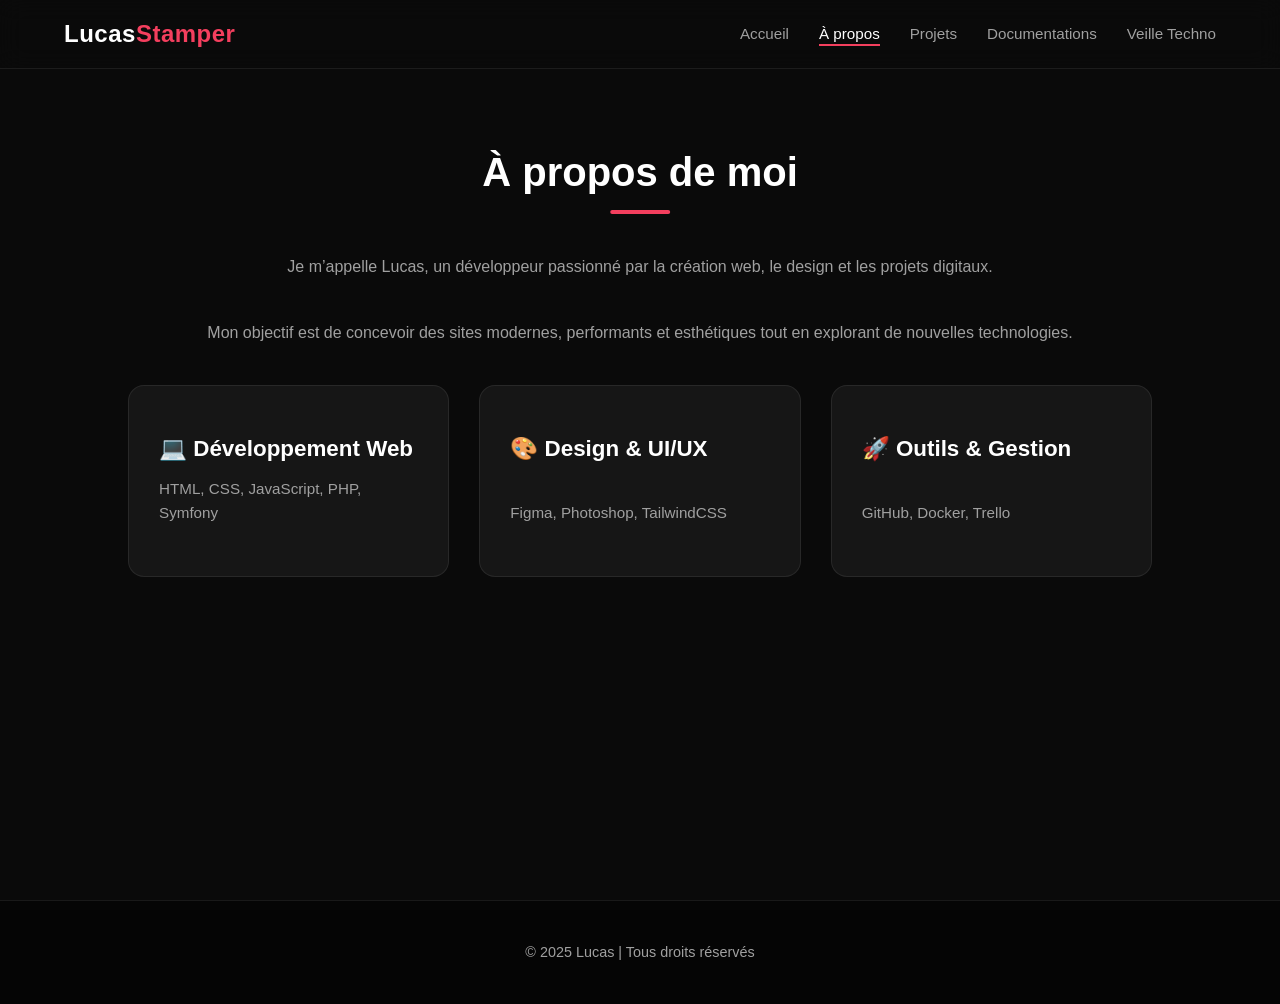
==== about.html @ 58abce3c "New Portfolio !" ====
<!DOCTYPE html>
<html lang="fr">
<head>
  <meta charset="UTF-8">
  <meta name="viewport" content="width=device-width, initial-scale=1.0">
  <title>À propos | Portfolio de Lucas</title>
  <link rel="stylesheet" href="style.css">
  <script defer src="script.js"></script>
</head>
<body>
  <header>
    <nav class="navbar">
      <div class="logo">Lucas<span>Stamper</span></div>
      <ul class="nav-links">
        <li><a href="index.html">Accueil</a></li>
        <li><a href="about.html" class="active">À propos</a></li>
        <li><a href="projects.html">Projets</a></li>
        <li><a href="docs.html">Documentations</a></li>
        <li><a href="veille.html">Veille Techno</a></li>
      </ul>
      <div class="burger">
        <span></span><span></span><span></span>
      </div>
    </nav>
  </header>

  <section class="page-content fade-in">
    <h1>À propos de moi</h1>
    <p>Je m’appelle Lucas, un développeur passionné par la création web, le design et les projets digitaux.</p>
    <p>Mon objectif est de concevoir des sites modernes, performants et esthétiques tout en explorant de nouvelles technologies.</p>
    <div class="skills">
      <div class="skill-card scroll-fade">
        <h3>💻 Développement Web</h3>
        <p>HTML, CSS, JavaScript, PHP, Symfony</p>
      </div>
      <div class="skill-card scroll-fade">
        <h3>🎨 Design & UI/UX</h3>
        <p>Figma, Photoshop, TailwindCSS</p>
      </div>
      <div class="skill-card scroll-fade">
        <h3>🚀 Outils & Gestion</h3>
        <p>GitHub, Docker, Trello</p>
      </div>
    </div>
  </section>

  <footer>
    <p>© 2025 Lucas | Tous droits réservés</p>
  </footer>
</body>
</html>
---- style.css ----
:root {
  /* --- PALETTE DE COULEURS (Rouge Rubis) --- */
  --primary: #f43f5e;       /* Rouge Rubis / Framboise */
  --primary-hover: #fb7185; /* Plus clair pour le hover */
  
  --bg-body: #0a0a0a;       /* Noir profond pour le fond */
  --bg-card: #161616;       /* Gris très sombre pour les cartes */
  
  --text-main: #ffffff;     /* Blanc pur */
  --text-muted: #a0a0a0;    /* Gris clair pour les sous-textes */
  
  --border-card: rgba(255, 255, 255, 0.08); /* Bordure subtile */
  
  /* Ombre rougeoyante subtile */
  --shadow: 0 10px 30px rgba(244, 63, 94, 0.15);
}

* {
  margin: 0;
  padding: 0;
  box-sizing: border-box;
}

body {
  font-family: 'Poppins', sans-serif;
  background-color: var(--bg-body);
  color: var(--text-main);
  overflow-x: hidden;
  line-height: 1.6;
}

/* --- NAVBAR --- */
.navbar {
  position: fixed;
  width: 100%;
  display: flex;
  justify-content: space-between;
  align-items: center;
  padding: 15px 5%;
  background: rgba(10, 10, 10, 0.8); /* Effet de transparence */
  backdrop-filter: blur(12px);      /* Effet de flou (Glassmorphism) */
  border-bottom: 1px solid var(--border-card);
  z-index: 1000;
  transition: all 0.3s ease;
}

.navbar.scrolled {
  padding: 10px 5%;
  background: rgba(10, 10, 10, 0.95);
}

.navbar .logo {
  font-size: 1.5rem;
  font-weight: 700;
  color: #fff;
  letter-spacing: 0.5px;
}

.navbar .logo span {
  color: var(--primary);
}

.nav-links {
  list-style: none;
  display: flex;
  gap: 30px;
}

.nav-links a {
  text-decoration: none;
  color: var(--text-muted);
  font-weight: 500;
  font-size: 0.95rem;
  transition: all 0.3s ease;
  position: relative;
}

/* Petit soulignement animé au survol */
.nav-links a::after {
  content: '';
  position: absolute;
  width: 0;
  height: 2px;
  bottom: -4px;
  left: 0;
  background-color: var(--primary);
  transition: width 0.3s;
}

.nav-links a:hover::after,
.nav-links a.active::after {
  width: 100%;
}

.nav-links a:hover,
.nav-links a.active {
  color: #fff;
}

/* --- HERO SECTION --- */
.hero {
  height: 100vh;
  display: flex;
  flex-direction: column;
  justify-content: center;
  align-items: center;
  text-align: center;
  padding: 0 20px;
  /* Fond subtil avec un halo rouge au centre */
  background: radial-gradient(circle at center, rgba(244, 63, 94, 0.15) 0%, rgba(10, 10, 10, 1) 70%);
}

.hero h1 {
  font-size: 3.5rem;
  font-weight: 700;
  margin-bottom: 20px;
  line-height: 1.2;
}

.hero span {
  color: var(--primary);
  /* Effet de texte brillant rouge */
  text-shadow: 0 0 20px rgba(244, 63, 94, 0.4);
}

.hero p {
  font-size: 1.2rem;
  max-width: 600px;
  color: var(--text-muted);
  margin-bottom: 40px;
}

/* --- BOUTONS --- */
.btn {
  display: inline-block;
  padding: 12px 35px;
  border: 2px solid var(--primary);
  background: transparent;
  color: var(--primary);
  text-decoration: none;
  font-weight: 600;
  border-radius: 50px;
  transition: all 0.3s ease;
}

.btn:hover {
  background: var(--primary);
  color: #fff; /* Blanc sur fond rouge */
  transform: translateY(-3px);
  box-shadow: 0 5px 15px rgba(244, 63, 94, 0.3);
}

/* --- PAGES CONTENU --- */
.page-content {
  padding: 140px 10% 80px;
  min-height: 100vh;
  background-color: var(--bg-body);
}

.page-content h1 {
  font-size: 2.5rem;
  margin-bottom: 50px;
  text-align: center;
  position: relative;
  display: inline-block;
  left: 50%;
  transform: translateX(-50%);
}

/* Petite ligne sous les titres H1 */
.page-content h1::before {
  content: '';
  position: absolute;
  width: 60px;
  height: 4px;
  background: var(--primary);
  bottom: -10px;
  left: 50%;
  transform: translateX(-50%);
  border-radius: 2px;
}

.page-content p {
  color: var(--text-muted);
  text-align: center;
  margin-bottom: 40px;
}

/* --- GRIDS & CARDS --- */
.skills,
.projects-grid,
.doc-list,
.veille-grid {
  display: grid;
  grid-template-columns: repeat(auto-fit, minmax(300px, 1fr));
  gap: 30px;
  width: 100%;
}

.skill-card,
.project-card,
.doc-item,
.veille-card {
  background: var(--bg-card);
  border: 1px solid var(--border-card);
  border-radius: 16px;
  padding: 30px;
  text-align: left;
  transition: transform 0.3s ease, border-color 0.3s ease;
  display: flex;
  flex-direction: column;
  justify-content: space-between;
}

.skill-card:hover,
.project-card:hover,
.doc-item:hover,
.veille-card:hover {
  transform: translateY(-7px);
  border-color: var(--primary);
  box-shadow: var(--shadow);
}

/* Titres des cartes */
.project-card h3, .doc-item h3, .veille-card h3, .skill-card h3 {
  color: #fff;
  margin: 15px 0 10px;
  font-size: 1.4rem;
}

.project-card p, .doc-item p, .veille-card p, .skill-card p {
  text-align: left;
  font-size: 0.95rem;
  margin-bottom: 20px;
}

/* Images dans les projets */
.project-card img {
  width: 100%;
  height: 180px;
  object-fit: cover;
  border-radius: 8px;
  margin-bottom: 15px;
}

#dimensions-fr {
  object-fit: contain;
  background: #fff;
  padding: 10px;
}

/* Lien principal */
.project-card a {
  text-decoration: none;
  color: inherit;
}

/* Bouton secondaire (v1) */
.v1 {
  margin-top: auto;
  font-size: 0.85rem;
  padding-top: 15px;
  border-top: 1px solid var(--border-card);
}
.v1 a {
  color: var(--primary);
  text-decoration: none;
  transition: 0.3s;
}
.v1 a:hover {
  text-decoration: underline;
  color: var(--primary-hover);
}

/* --- FOOTER --- */
footer {
  text-align: center;
  padding: 40px 0;
  background: #050505;
  border-top: 1px solid var(--border-card);
  color: var(--text-muted);
  font-size: 0.9rem;
}

/* --- ANIMATIONS --- */
.scroll-fade {
  opacity: 0;
  transform: translateY(40px);
  transition: all 0.8s cubic-bezier(0.25, 0.46, 0.45, 0.94);
}

.scroll-fade.visible {
  opacity: 1;
  transform: translateY(0);
}

/* --- RESPONSIVE (MOBILE) --- */
.burger {
  display: none;
  cursor: pointer;
}

.burger span {
  display: block;
  width: 25px;
  height: 3px;
  background-color: #fff;
  margin: 5px 0;
  transition: all 0.3s ease;
}

@media (max-width: 850px) {
  .hero h1 { font-size: 2.5rem; }
  
  .navbar { padding: 15px 20px; }
  
  .burger { display: block; z-index: 1001;}

  .nav-links {
    position: fixed;
    top: 0;
    right: 0;
    height: 100vh;
    width: 70%;
    background: #111;
    flex-direction: column;
    align-items: center;
    justify-content: center;
    transform: translateX(100%);
    transition: transform 0.4s ease-in-out;
    border-left: 1px solid var(--border-card);
  }

  .nav-links.nav-active {
    transform: translateX(0);
  }

  /* Burger actif (croix rouge) */
  .burger.toggle span:nth-child(1) { transform: rotate(-45deg) translate(-5px, 6px); background: var(--primary); }
  .burger.toggle span:nth-child(2) { opacity: 0; }
  .burger.toggle span:nth-child(3) { transform: rotate(45deg) translate(-5px, -6px); background: var(--primary); }
}

/* Style pour logo github et linkedin */

/* --- RESEAUX SOCIAUX (HERO) --- */
.social-links {
  margin-top: 35px;
  display: flex;
  gap: 25px;
  justify-content: center;
  align-items: center;
  animation: fadeIn 2s ease-in-out; /* Apparition douce */
}

.social-links a {
  display: flex;
  align-items: center;
  justify-content: center;
  transition: transform 0.3s ease;
}

.social-links svg {
  width: 32px;
  height: 32px;
  fill: var(--text-muted); /* Gris par défaut */
  transition: fill 0.3s ease, filter 0.3s ease;
}

/* Effet Hover : L'icône prend la couleur Rubis et grossit un peu */
.social-links a:hover {
  transform: translateY(-3px);
}

.social-links a:hover svg {
  fill: var(--primary); /* Devient rouge rubis */
  filter: drop-shadow(0 0 8px rgba(244, 63, 94, 0.6)); /* Petit effet néon */
}
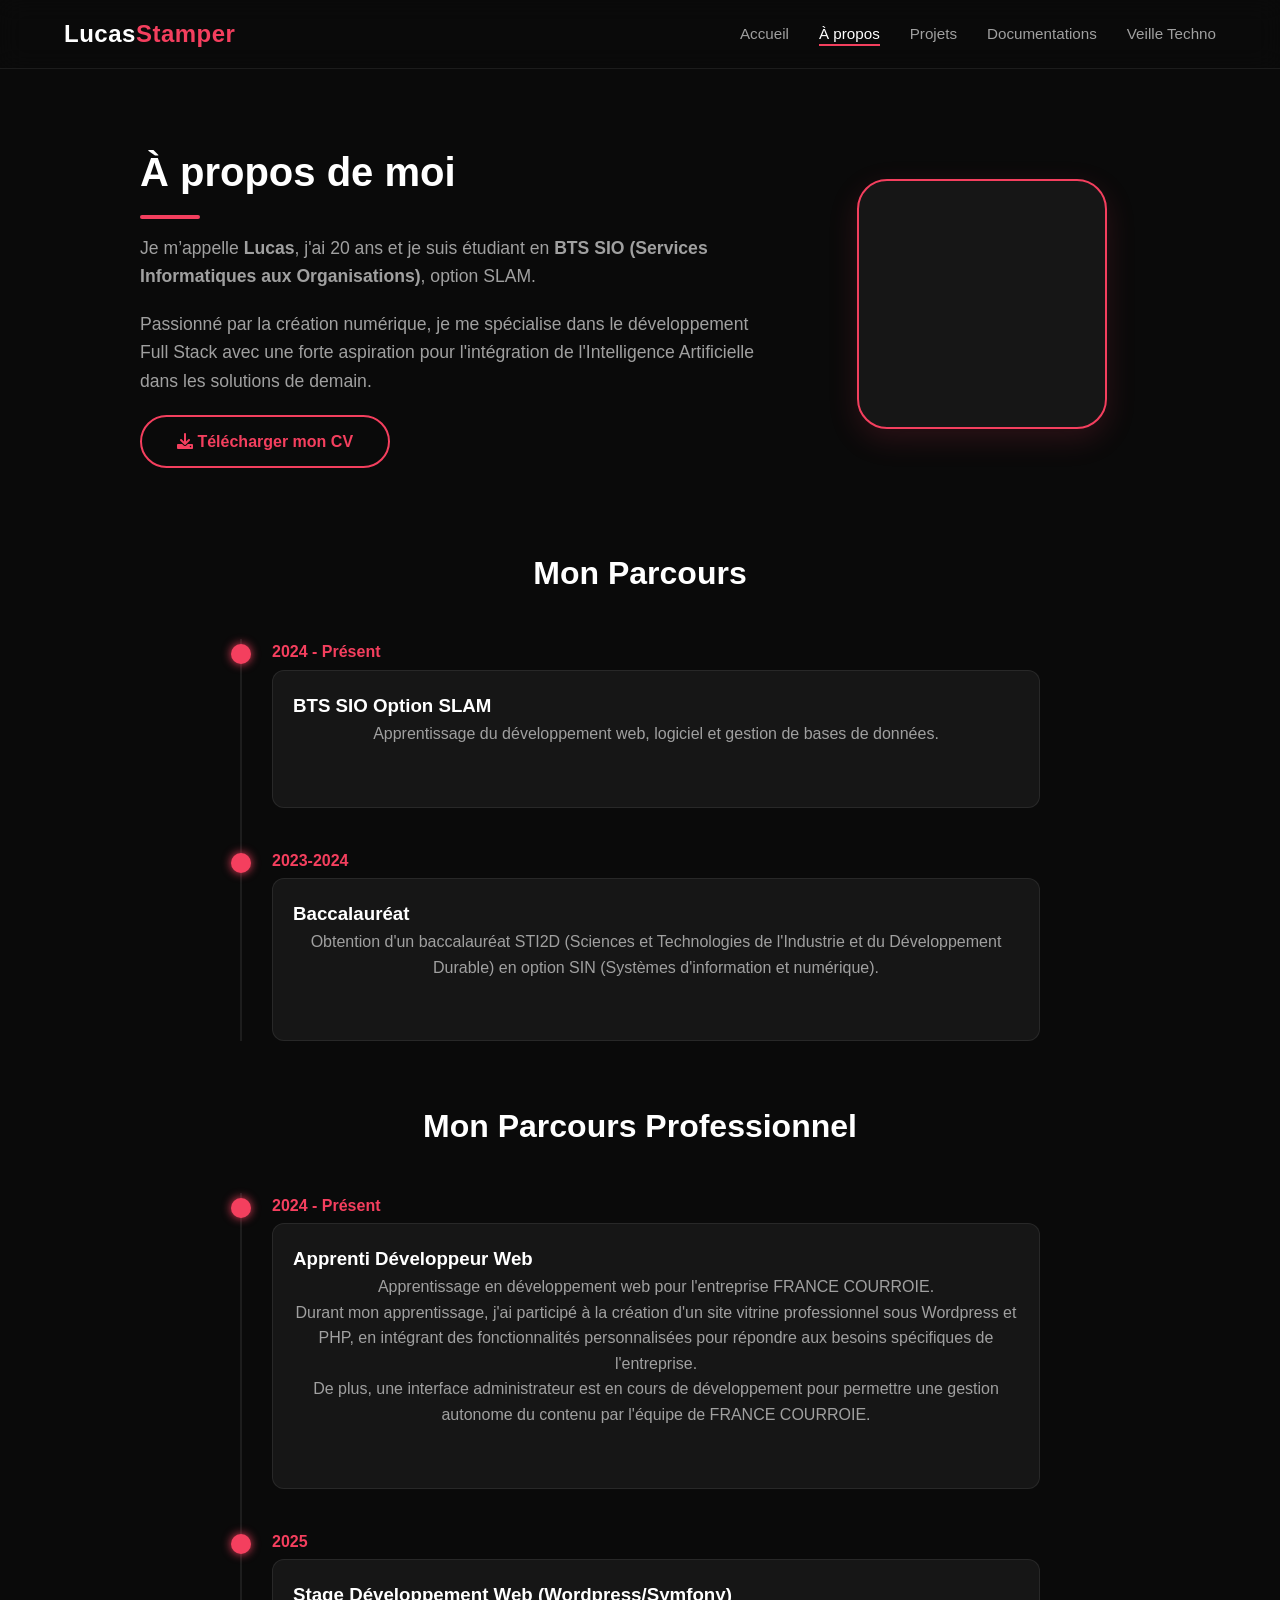
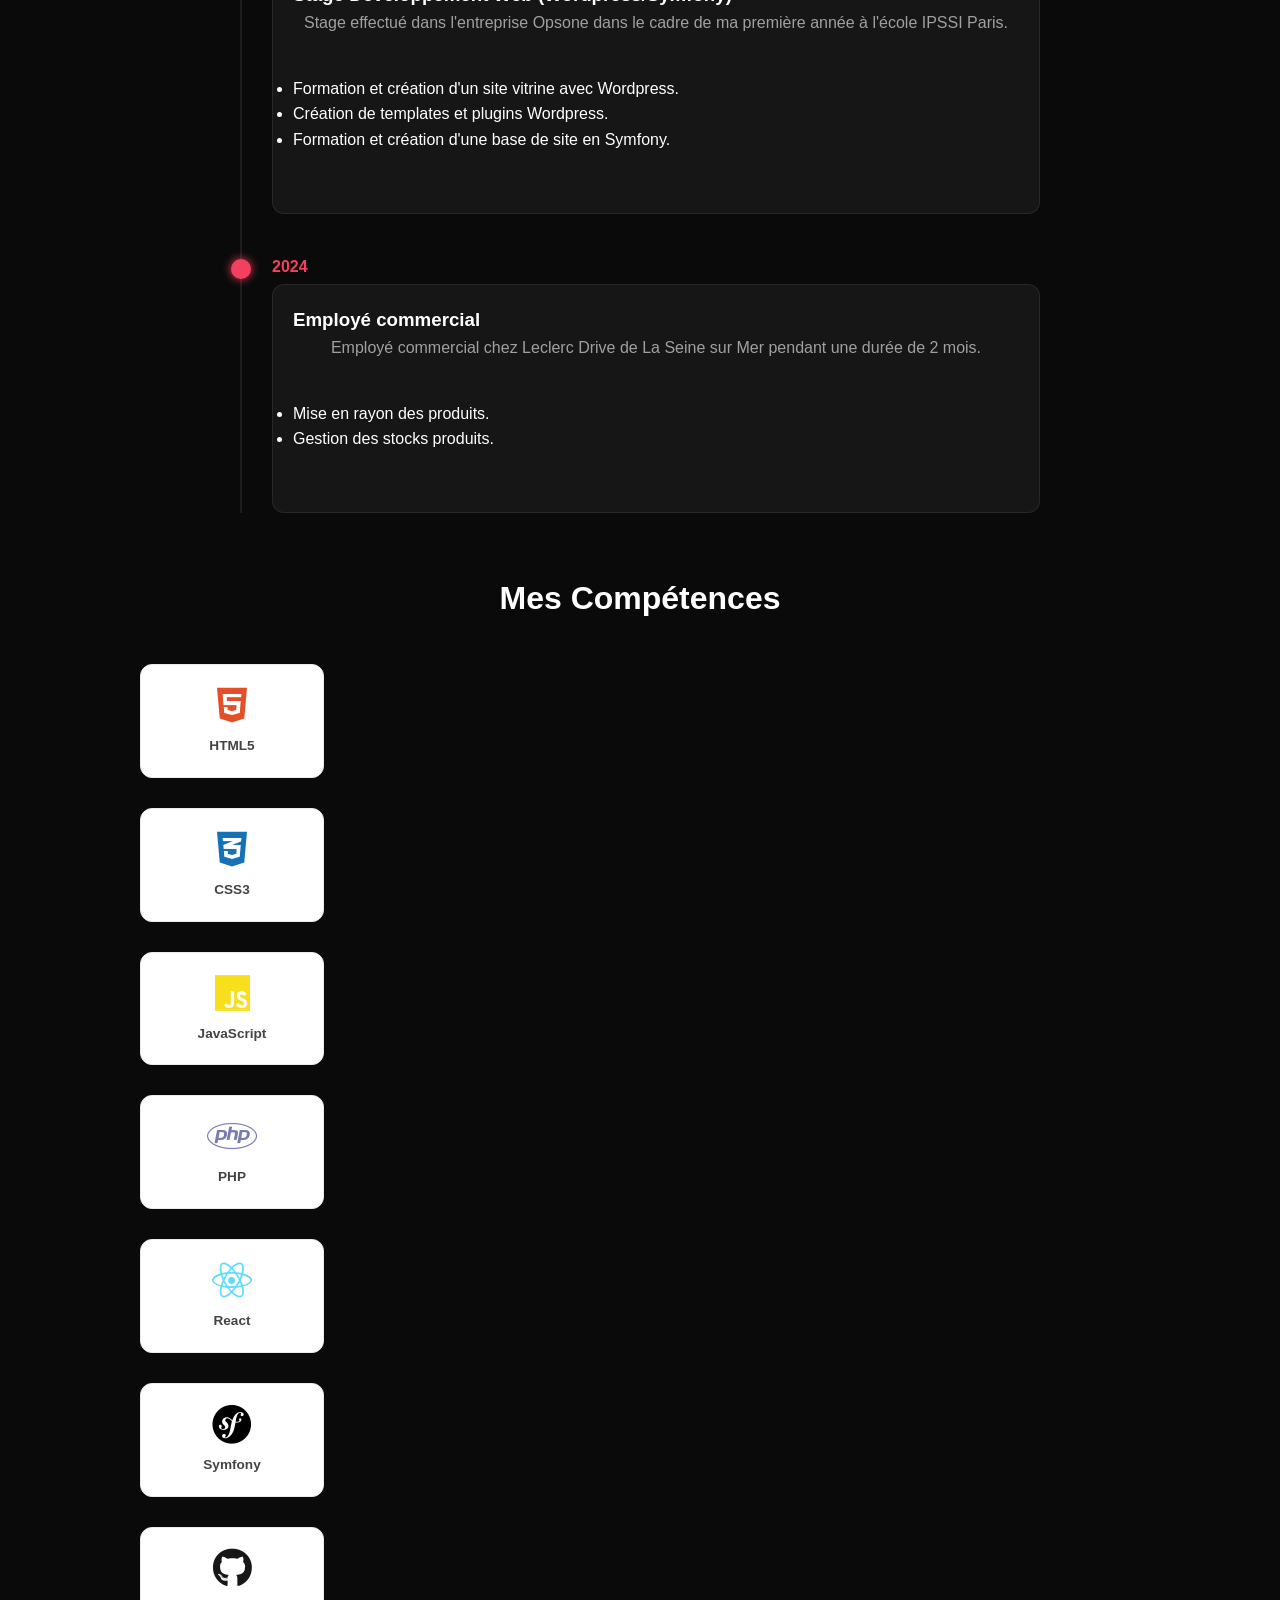
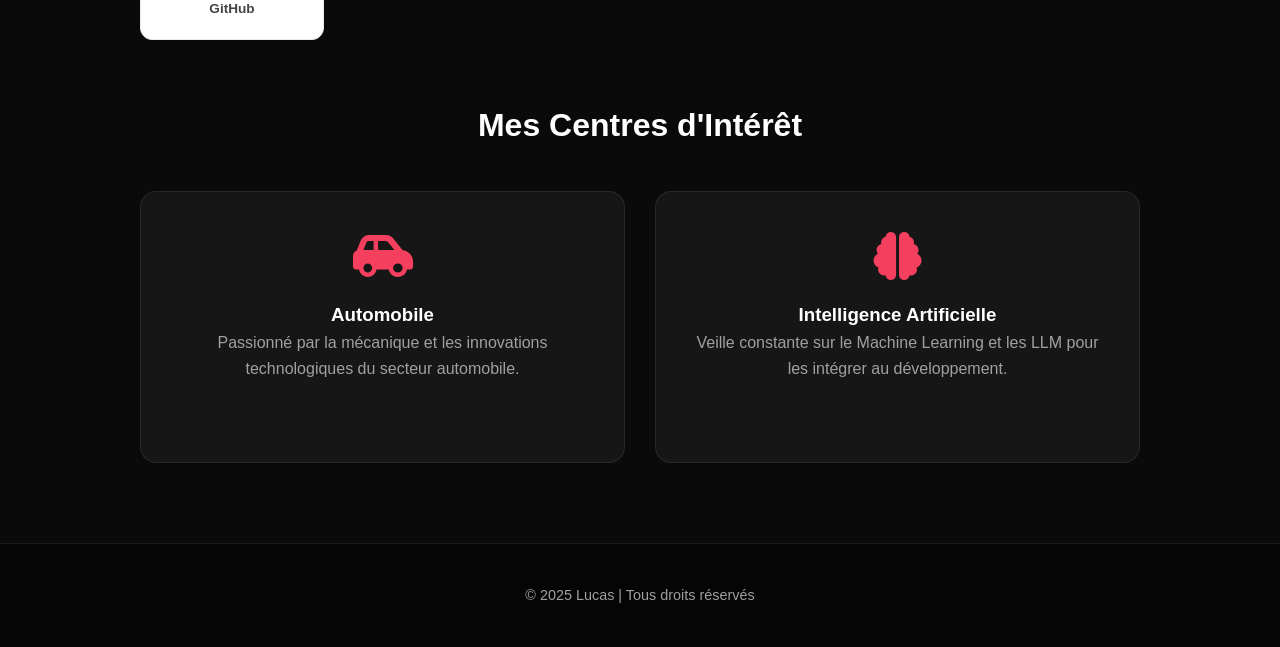
==== commit 37595370: "Update Portfolio" ====
--- a/about.html
+++ b/about.html
@@ -1,51 +1,177 @@
 <!DOCTYPE html>
 <html lang="fr">
+
 <head>
-  <meta charset="UTF-8">
-  <meta name="viewport" content="width=device-width, initial-scale=1.0">
-  <title>À propos | Portfolio de Lucas</title>
-  <link rel="stylesheet" href="style.css">
-  <script defer src="script.js"></script>
+    <meta charset="UTF-8">
+    <meta name="viewport" content="width=device-width, initial-scale=1.0">
+    <title>À propos | Portfolio de Lucas</title>
+    <link rel="stylesheet" href="style.css">
+    <link rel="stylesheet" href="https://cdnjs.cloudflare.com/ajax/libs/font-awesome/6.0.0/css/all.min.css">
+    <script defer src="script.js"></script>
 </head>
+
 <body>
-  <header>
-    <nav class="navbar">
-      <div class="logo">Lucas<span>Stamper</span></div>
-      <ul class="nav-links">
-        <li><a href="index.html">Accueil</a></li>
-        <li><a href="about.html" class="active">À propos</a></li>
-        <li><a href="projects.html">Projets</a></li>
-        <li><a href="docs.html">Documentations</a></li>
-        <li><a href="veille.html">Veille Techno</a></li>
-      </ul>
-      <div class="burger">
-        <span></span><span></span><span></span>
-      </div>
-    </nav>
-  </header>
+    <header>
+        <nav class="navbar">
+            <div class="logo">Lucas<span>Stamper</span></div>
+            <ul class="nav-links">
+                <li><a href="index.html">Accueil</a></li>
+                <li><a href="about.html" class="active">À propos</a></li>
+                <li><a href="projects.html">Projets</a></li>
+                <li><a href="docs.html">Documentations</a></li>
+                <li><a href="veille.html">Veille Techno</a></li>
+            </ul>
+            <div class="burger">
+                <span></span><span></span><span></span>
+            </div>
+        </nav>
+    </header>
 
-  <section class="page-content fade-in">
-    <h1>À propos de moi</h1>
-    <p>Je m’appelle Lucas, un développeur passionné par la création web, le design et les projets digitaux.</p>
-    <p>Mon objectif est de concevoir des sites modernes, performants et esthétiques tout en explorant de nouvelles technologies.</p>
-    <div class="skills">
-      <div class="skill-card scroll-fade">
-        <h3>💻 Développement Web</h3>
-        <p>HTML, CSS, JavaScript, PHP, Symfony</p>
-      </div>
-      <div class="skill-card scroll-fade">
-        <h3>🎨 Design & UI/UX</h3>
-        <p>Figma, Photoshop, TailwindCSS</p>
-      </div>
-      <div class="skill-card scroll-fade">
-        <h3>🚀 Outils & Gestion</h3>
-        <p>GitHub, Docker, Trello</p>
-      </div>
-    </div>
-  </section>
+    <section class="page-content fade-in">
+        <div class="about-container">
+            <div class="about-intro">
+                <div class="about-text">
+                    <h1>À propos de moi</h1>
+                    <p>Je m’appelle <strong>Lucas</strong>, j'ai 20 ans et je suis étudiant en <strong>BTS SIO (Services
+                            Informatiques aux Organisations)</strong>, option SLAM.</p>
+                    <p>Passionné par la création numérique, je me spécialise dans le développement Full Stack avec une
+                        forte aspiration pour l'intégration de l'Intelligence Artificielle dans les solutions de demain.
+                    </p>
 
-  <footer>
-    <p>© 2025 Lucas | Tous droits réservés</p>
-  </footer>
+                    <div class="about-buttons">
+                        <a href="assets/cv-lucas-stamper.pdf" class="btn" download>
+                            <i class="fas fa-download"></i> Télécharger mon CV
+                        </a>
+                    </div>
+                </div>
+                <div class="about-image">
+                    <div class="profile-frame">
+                        <i class="fas fa-user-astronomer"></i>
+                    </div>
+                </div>
+            </div>
+
+            <div class="timeline-section">
+                <h2 class="section-title">Mon Parcours</h2>
+                <div class="timeline">
+                    <div class="timeline-item scroll-fade">
+                        <div class="timeline-dot"></div>
+                        <div class="timeline-date">2024 - Présent</div>
+                        <div class="timeline-content">
+                            <h3>BTS SIO Option SLAM</h3>
+                            <p>Apprentissage du développement web, logiciel et gestion de bases de données.</p>
+                        </div>
+                    </div>
+                    <div class="timeline-item scroll-fade">
+                        <div class="timeline-dot"></div>
+                        <div class="timeline-date">2023-2024</div>
+                        <div class="timeline-content">
+                            <h3>Baccalauréat</h3>
+                            <p>Obtention d'un baccalauréat STI2D (Sciences et Technologies de l'Industrie et du Développement Durable) en option SIN (Systèmes d'information et numérique).</p>
+                        </div>
+                    </div>
+                </div>
+            </div>
+
+            <div class="timeline-section">
+                <h2 class="section-title">Mon Parcours Professionnel</h2>
+                <div class="timeline">
+                    <div class="timeline-item scroll-fade">
+                        <div class="timeline-dot"></div>
+                        <div class="timeline-date">2024 - Présent</div>
+                        <div class="timeline-content">
+                            <h3>Apprenti Développeur Web</h3>
+                            <p>Apprentissage en développement web pour l'entreprise FRANCE COURROIE. 
+                                <br> 
+                                Durant mon apprentissage, j'ai participé à la création d'un site vitrine professionnel sous Wordpress et PHP, en intégrant des fonctionnalités personnalisées pour répondre aux besoins spécifiques de l'entreprise.
+                                <br>
+                                De plus, une interface administrateur est en cours de développement pour permettre une gestion autonome du contenu par l'équipe de FRANCE COURROIE.
+                            </p>
+                        </div>
+                    </div>
+                    <div class="timeline-item scroll-fade">
+                        <div class="timeline-dot"></div>
+                        <div class="timeline-date">2025</div>
+                        <div class="timeline-content">
+                            <h3>Stage Développement Web (Wordpress/Symfony)</h3>
+                            <p>Stage effectué dans l'entreprise Opsone dans le cadre de ma première année à l'école IPSSI Paris.
+                                <ul>
+                                    <li>Formation et création d'un site vitrine avec Wordpress.</li>
+                                    <li>Création de templates et plugins Wordpress.</li>
+                                    <li>Formation et création d'une base de site en Symfony.</li>
+                                </ul>
+                            </p>
+                        </div>
+                    </div>
+                    <div class="timeline-item scroll-fade">
+                        <div class="timeline-dot"></div>
+                        <div class="timeline-date">2024</div>
+                        <div class="timeline-content">
+                            <h3>Employé commercial</h3>
+                            <p>Employé commercial chez Leclerc Drive de La Seine sur Mer pendant une durée de 2 mois.
+                                <ul>
+                                    <li>Mise en rayon des produits.</li>
+                                    <li>Gestion des stocks produits.</li>
+                                </ul>
+                            </p>
+                        </div>
+                    </div>
+                </div>
+            </div>
+
+            <div class="skills-container">
+                <h2 class="section-title">Mes Compétences</h2>
+                <div class="skills-grid">
+                    <div class="skill-card-mini scroll-fade"><i class="fab fa-html5 color-html"></i><span>HTML5</span>
+                    </div>
+                </div>
+                <div class="skills-grid">
+                    <div class="skill-card-mini scroll-fade"><i class="fab fa-css3-alt color-css"></i><span>CSS3</span>
+                    </div>
+                </div>
+                <div class="skills-grid">
+                    <div class="skill-card-mini scroll-fade"><i class="fab fa-js color-js"></i><span>JavaScript</span>
+                    </div>
+                </div>
+                <div class="skills-grid">
+                    <div class="skill-card-mini scroll-fade"><i class="fab fa-php color-php"></i><span>PHP</span>
+                    </div>
+                </div>
+                <div class="skills-grid">
+                    <div class="skill-card-mini scroll-fade"><i class="fab fa-react color-react"></i><span>React</span>
+                    </div>
+                </div>
+                <div class="skills-grid">
+                    <div class="skill-card-mini scroll-fade"><i class="fab fa-symfony color-symfony"></i><span>Symfony</span>
+                    </div>
+                </div>
+                <div class="skills-grid">
+                    <div class="skill-card-mini scroll-fade"><i class="fab fa-github color-github"></i><span>GitHub</span>
+                    </div>
+                </div>
+            </div>
+
+            <div class="passions-section">
+                <h2 class="section-title">Mes Centres d'Intérêt</h2>
+                <div class="passions-grid">
+                    <div class="passion-card scroll-fade">
+                        <i class="fas fa-car-side"></i>
+                        <h3>Automobile</h3>
+                        <p>Passionné par la mécanique et les innovations technologiques du secteur automobile.</p>
+                    </div>
+                    <div class="passion-card scroll-fade">
+                        <i class="fas fa-brain"></i>
+                        <h3>Intelligence Artificielle</h3>
+                        <p>Veille constante sur le Machine Learning et les LLM pour les intégrer au développement.</p>
+                    </div>
+                </div>
+            </div>
+        </div>
+    </section>
+
+    <footer>
+        <p>© 2025 Lucas | Tous droits réservés</p>
+    </footer>
 </body>
-</html>
+
+</html>
--- a/style.css
+++ b/style.css
@@ -1,16 +1,23 @@
 :root {
   /* --- PALETTE DE COULEURS (Rouge Rubis) --- */
-  --primary: #f43f5e;       /* Rouge Rubis / Framboise */
-  --primary-hover: #fb7185; /* Plus clair pour le hover */
-  
-  --bg-body: #0a0a0a;       /* Noir profond pour le fond */
-  --bg-card: #161616;       /* Gris très sombre pour les cartes */
-  
-  --text-main: #ffffff;     /* Blanc pur */
-  --text-muted: #a0a0a0;    /* Gris clair pour les sous-textes */
-  
-  --border-card: rgba(255, 255, 255, 0.08); /* Bordure subtile */
-  
+  --primary: #f43f5e;
+  /* Rouge Rubis / Framboise */
+  --primary-hover: #fb7185;
+  /* Plus clair pour le hover */
+
+  --bg-body: #0a0a0a;
+  /* Noir profond pour le fond */
+  --bg-card: #161616;
+  /* Gris très sombre pour les cartes */
+
+  --text-main: #ffffff;
+  /* Blanc pur */
+  --text-muted: #a0a0a0;
+  /* Gris clair pour les sous-textes */
+
+  --border-card: rgba(255, 255, 255, 0.08);
+  /* Bordure subtile */
+
   /* Ombre rougeoyante subtile */
   --shadow: 0 10px 30px rgba(244, 63, 94, 0.15);
 }
@@ -37,8 +44,8 @@
   justify-content: space-between;
   align-items: center;
   padding: 15px 5%;
-  background: rgba(10, 10, 10, 0.8); /* Effet de transparence */
-  backdrop-filter: blur(12px);      /* Effet de flou (Glassmorphism) */
+  background: rgba(10, 10, 10, 0.8);
+  backdrop-filter: blur(12px);
   border-bottom: 1px solid var(--border-card);
   z-index: 1000;
   transition: all 0.3s ease;
@@ -75,7 +82,6 @@
   position: relative;
 }
 
-/* Petit soulignement animé au survol */
 .nav-links a::after {
   content: '';
   position: absolute;
@@ -106,7 +112,6 @@
   align-items: center;
   text-align: center;
   padding: 0 20px;
-  /* Fond subtil avec un halo rouge au centre */
   background: radial-gradient(circle at center, rgba(244, 63, 94, 0.15) 0%, rgba(10, 10, 10, 1) 70%);
 }
 
@@ -119,7 +124,6 @@
 
 .hero span {
   color: var(--primary);
-  /* Effet de texte brillant rouge */
   text-shadow: 0 0 20px rgba(244, 63, 94, 0.4);
 }
 
@@ -145,7 +149,7 @@
 
 .btn:hover {
   background: var(--primary);
-  color: #fff; /* Blanc sur fond rouge */
+  color: #fff;
   transform: translateY(-3px);
   box-shadow: 0 5px 15px rgba(244, 63, 94, 0.3);
 }
@@ -162,19 +166,21 @@
   margin-bottom: 50px;
   text-align: center;
   position: relative;
-  display: inline-block;
-  left: 50%;
-  transform: translateX(-50%);
-}
-
-/* Petite ligne sous les titres H1 */
+  display: block;
+  /* Corrigé : display block pour un centrage propre */
+  width: 100%;
+  left: 0;
+  transform: none;
+}
+
 .page-content h1::before {
   content: '';
   position: absolute;
   width: 60px;
   height: 4px;
   background: var(--primary);
-  bottom: -10px;
+  bottom: -15px;
+  /* Ajusté pour ne pas chevaucher le texte */
   left: 50%;
   transform: translateX(-50%);
   border-radius: 2px;
@@ -187,13 +193,17 @@
 }
 
 /* --- GRIDS & CARDS --- */
-.skills,
 .projects-grid,
 .doc-list,
 .veille-grid {
   display: grid;
   grid-template-columns: repeat(auto-fit, minmax(300px, 1fr));
   gap: 30px;
+  width: 100%;
+}
+
+.skills {
+  display: block; /* On annule le grid ici */
   width: 100%;
 }
 
@@ -221,20 +231,147 @@
   box-shadow: var(--shadow);
 }
 
-/* Titres des cartes */
-.project-card h3, .doc-item h3, .veille-card h3, .skill-card h3 {
+/* --- CONFIGURATION GRID SKILLS --- */
+.skills-container {
+  margin-top: 50px;
+  text-align: center;
+  width: 100%;
+}
+
+.skills-grid {
+  display: grid;
+  /* On force 5 colonnes de même taille */
+  grid-template-columns: repeat(5, 1fr); 
+  gap: 20px;
+  margin: 30px auto 0 auto;
+  max-width: 1000px; /* Pour que les cartes ne soient pas trop larges */
+}
+/* On s'assure que les cartes mini ne dépassent pas */
+.skill-card-mini {
+  background: #ffffff;
+  border: 1px solid #eaeaea;
+  border-radius: 12px;
+  padding: 20px 10px;
+  display: flex;
+  flex-direction: column;
+  align-items: center;
+  justify-content: center;
+  transition: all 0.3s ease;
+  min-width: 0;
+  /* Important pour éviter que le contenu ne force la largeur */
+}
+
+.skill-card-mini:hover {
+  transform: translateY(-5px);
+  box-shadow: 0 8px 15px rgba(0, 0, 0, 0.1);
+  border-color: #ddd;
+}
+
+.skill-card-mini i {
+  font-size: 2.5rem;
+  margin-bottom: 10px;
+}
+
+.skill-card-mini span {
+  font-size: 0.85rem;
+  font-weight: 600;
+  color: #444;
+}
+
+/* Couleurs des logos */
+.color-html {
+  color: #E34F26;
+}
+
+.color-css {
+  color: #1572B6;
+}
+
+.color-js {
+  color: #F7DF1E;
+}
+
+.color-php {
+  color: #777BB4;
+}
+
+.color-symfony {
+  color: #000000;
+}
+
+.color-tailwind {
+  color: #38BDF8;
+}
+
+.color-figma {
+  color: #F24E1E;
+}
+
+.color-ps {
+  color: #31A8FF;
+}
+
+.color-github {
+  color: #181717;
+}
+
+.color-docker {
+  color: #2496ED;
+}
+
+.color-trello {
+  color: #0079BF;
+}
+
+.color-react {
+  color: #61DAFB;
+}
+
+.skill-card-mini:hover .color-react {
+  animation: rotate-react 3s linear infinite;
+}
+
+@keyframes rotate-react {
+  from {
+    transform: rotate(0deg);
+  }
+
+  to {
+    transform: rotate(360deg);
+  }
+}
+
+@media (max-width: 1024px) {
+  .skills-grid {
+    grid-template-columns: repeat(3, 1fr); /* 3 par ligne sur tablette */
+  }
+}
+
+@media (max-width: 600px) {
+  .skills-grid {
+    grid-template-columns: repeat(2, 1fr); /* 2 par ligne sur mobile */
+  }
+}
+
+/* --- CARTES & IMAGES --- */
+.project-card h3,
+.doc-item h3,
+.veille-card h3,
+.skill-card h3 {
   color: #fff;
   margin: 15px 0 10px;
   font-size: 1.4rem;
 }
 
-.project-card p, .doc-item p, .veille-card p, .skill-card p {
+.project-card p,
+.doc-item p,
+.veille-card p,
+.skill-card p {
   text-align: left;
   font-size: 0.95rem;
   margin-bottom: 20px;
 }
 
-/* Images dans les projets */
 .project-card img {
   width: 100%;
   height: 180px;
@@ -249,30 +386,25 @@
   padding: 10px;
 }
 
-/* Lien principal */
-.project-card a {
-  text-decoration: none;
-  color: inherit;
-}
-
-/* Bouton secondaire (v1) */
 .v1 {
   margin-top: auto;
   font-size: 0.85rem;
   padding-top: 15px;
   border-top: 1px solid var(--border-card);
 }
+
 .v1 a {
   color: var(--primary);
   text-decoration: none;
   transition: 0.3s;
 }
+
 .v1 a:hover {
   text-decoration: underline;
   color: var(--primary-hover);
 }
 
-/* --- FOOTER --- */
+/* --- FOOTER & ANIMATIONS --- */
 footer {
   text-align: center;
   padding: 40px 0;
@@ -282,7 +414,6 @@
   font-size: 0.9rem;
 }
 
-/* --- ANIMATIONS --- */
 .scroll-fade {
   opacity: 0;
   transform: translateY(40px);
@@ -294,7 +425,7 @@
   transform: translateY(0);
 }
 
-/* --- RESPONSIVE (MOBILE) --- */
+/* --- RESPONSIVE MOBILE --- */
 .burger {
   display: none;
   cursor: pointer;
@@ -310,11 +441,18 @@
 }
 
 @media (max-width: 850px) {
-  .hero h1 { font-size: 2.5rem; }
-  
-  .navbar { padding: 15px 20px; }
-  
-  .burger { display: block; z-index: 1001;}
+  .hero h1 {
+    font-size: 2.5rem;
+  }
+
+  .navbar {
+    padding: 15px 20px;
+  }
+
+  .burger {
+    display: block;
+    z-index: 1001;
+  }
 
   .nav-links {
     position: fixed;
@@ -335,22 +473,29 @@
     transform: translateX(0);
   }
 
-  /* Burger actif (croix rouge) */
-  .burger.toggle span:nth-child(1) { transform: rotate(-45deg) translate(-5px, 6px); background: var(--primary); }
-  .burger.toggle span:nth-child(2) { opacity: 0; }
-  .burger.toggle span:nth-child(3) { transform: rotate(45deg) translate(-5px, -6px); background: var(--primary); }
-}
-
-/* Style pour logo github et linkedin */
-
-/* --- RESEAUX SOCIAUX (HERO) --- */
+  .burger.toggle span:nth-child(1) {
+    transform: rotate(-45deg) translate(-5px, 6px);
+    background: var(--primary);
+  }
+
+  .burger.toggle span:nth-child(2) {
+    opacity: 0;
+  }
+
+  .burger.toggle span:nth-child(3) {
+    transform: rotate(45deg) translate(-5px, -6px);
+    background: var(--primary);
+  }
+}
+
+/* --- RESEAUX SOCIAUX --- */
 .social-links {
   margin-top: 35px;
   display: flex;
   gap: 25px;
   justify-content: center;
   align-items: center;
-  animation: fadeIn 2s ease-in-out; /* Apparition douce */
+  animation: fadeIn 2s ease-in-out;
 }
 
 .social-links a {
@@ -363,16 +508,330 @@
 .social-links svg {
   width: 32px;
   height: 32px;
-  fill: var(--text-muted); /* Gris par défaut */
+  fill: var(--text-muted);
   transition: fill 0.3s ease, filter 0.3s ease;
 }
 
-/* Effet Hover : L'icône prend la couleur Rubis et grossit un peu */
 .social-links a:hover {
   transform: translateY(-3px);
 }
 
 .social-links a:hover svg {
-  fill: var(--primary); /* Devient rouge rubis */
-  filter: drop-shadow(0 0 8px rgba(244, 63, 94, 0.6)); /* Petit effet néon */
+  fill: var(--primary);
+  filter: drop-shadow(0 0 8px rgba(244, 63, 94, 0.6));
+}
+
+/* ==========================================================================
+   NOUVEAUX STYLES : DOCUMENTATION TECHNIQUE
+   ========================================================================== */
+
+.doc-section {
+  max-width: 900px;
+  margin: 0 auto 60px auto;
+  text-align: left;
+}
+
+.doc-section h2 {
+  color: var(--text-main);
+  font-size: 1.8rem;
+  margin-bottom: 25px;
+  padding-left: 15px;
+  border-left: 4px solid var(--primary);
+}
+
+.doc-section h3 {
+  color: var(--primary-hover);
+  margin: 30px 0 15px 0;
+  font-size: 1.3rem;
+}
+
+.doc-section p {
+  text-align: left;
+  /* Alignement à gauche pour la doc */
+  margin-bottom: 20px;
+  color: var(--text-muted);
+}
+
+.doc-section ul {
+  padding-left: 20px;
+  margin-bottom: 20px;
+  color: var(--text-muted);
+}
+
+.doc-section li {
+  margin-bottom: 10px;
+}
+
+/* Tableaux Technique */
+.doc-table {
+  width: 100%;
+  border-collapse: collapse;
+  margin: 25px 0;
+  background: var(--bg-card);
+  border-radius: 12px;
+  overflow: hidden;
+  border: 1px solid var(--border-card);
+}
+
+.doc-table th {
+  background-color: rgba(244, 63, 94, 0.1);
+  color: var(--primary);
+  padding: 15px;
+  text-align: left;
+  border-bottom: 2px solid var(--primary);
+}
+
+.doc-table td {
+  padding: 15px;
+  border-bottom: 1px solid var(--border-card);
+  color: var(--text-muted);
+}
+
+/* Blocs de Code */
+.code-container {
+  background: #000000;
+  border-left: 4px solid var(--primary);
+  padding: 20px;
+  border-radius: 8px;
+  font-family: 'Fira Code', 'Courier New', monospace;
+  margin: 25px 0;
+  overflow-x: auto;
+}
+
+.code-container pre {
+  margin: 0;
+}
+
+.code-container code {
+  color: #e0e0e0;
+  font-size: 0.9rem;
+}
+
+/* Cadre Images Taille Fixe */
+.doc-image-wrapper {
+  background: var(--bg-card);
+  border: 1px solid var(--border-card);
+  border-radius: 16px;
+  padding: 20px;
+  margin: 30px 0;
+  display: flex;
+  flex-direction: column;
+  justify-content: center;
+  align-items: center;
+}
+
+.doc-image-wrapper i {
+  font-size: 2.5rem;
+  color: var(--primary);
+  margin-bottom: 15px;
+}
+
+.doc-image-wrapper img {
+  width: 100%;
+  max-width: 800px;
+  height: 450px;
+  /* HAUTEUR FIXE */
+  object-fit: cover;
+  /* Remplit sans déformer */
+  border-radius: 8px;
+  border: 1px solid var(--border-card);
+  box-shadow: 0 10px 20px rgba(0, 0, 0, 0.5);
+}
+
+.doc-image-wrapper p {
+  font-style: italic;
+  font-size: 0.9rem;
+  margin-top: 15px;
+  color: var(--text-muted);
+}
+
+.back-button-container {
+  width: 100%;
+  max-width: 900px;
+  margin: 0 auto 30px auto;
+  text-align: left;
+}
+
+.btn-back {
+  display: inline-flex;
+  align-items: center;
+  gap: 10px;
+  color: var(--text-muted);
+  text-decoration: none;
+  font-weight: 500;
+  transition: all 0.3s ease;
+  padding: 8px 15px;
+  border-radius: 8px;
+  background: rgba(255, 255, 255, 0.05);
+  border: 1px solid var(--border-card);
+}
+
+.btn-back i {
+  font-size: 0.9rem;
+  transition: transform 0.3s ease;
+}
+
+.btn-back:hover {
+  color: var(--primary);
+  background: rgba(244, 63, 94, 0.1);
+  border-color: var(--primary);
+}
+
+.btn-back:hover i {
+  transform: translateX(-5px);
+  /* Petit effet de mouvement vers la gauche */
+}
+
+/* page ABOUT */
+
+/* --- LAYOUT À PROPOS --- */
+.about-container {
+  max-width: 1000px;
+  margin: 0 auto;
+}
+
+.about-intro {
+  display: flex;
+  align-items: center;
+  gap: 50px;
+  margin-bottom: 80px;
+  text-align: left;
+}
+
+.about-text {
+  flex: 2;
+}
+
+.about-text h1 {
+  text-align: left;
+  left: 0;
+  transform: none;
+  margin-bottom: 30px;
+}
+
+.about-text h1::before {
+  left: 30px;
+}
+
+.about-text p {
+  text-align: left;
+  margin-bottom: 20px;
+  font-size: 1.1rem;
+}
+
+.about-image {
+  flex: 1;
+  display: flex;
+  justify-content: center;
+}
+
+.profile-frame {
+  width: 250px;
+  height: 250px;
+  border-radius: 30px;
+  background: var(--bg-card);
+  border: 2px solid var(--primary);
+  display: flex;
+  align-items: center;
+  justify-content: center;
+  font-size: 5rem;
+  color: var(--primary);
+  box-shadow: var(--shadow);
+}
+
+/* --- TIMELINE --- */
+.section-title {
+  font-size: 2rem;
+  margin: 60px 0 40px;
+  color: var(--text-main);
+  text-align: center;
+}
+
+.timeline {
+  position: relative;
+  max-width: 800px;
+  margin: 0 auto;
+  padding-left: 30px;
+  border-left: 2px solid var(--border-card);
+}
+
+.timeline-item {
+  position: relative;
+  margin-bottom: 40px;
+}
+
+.timeline-dot {
+  position: absolute;
+  left: -41px;
+  top: 5px;
+  width: 20px;
+  height: 20px;
+  background: var(--primary);
+  border-radius: 50%;
+  box-shadow: 0 0 10px var(--primary);
+}
+
+.timeline-date {
+  font-weight: 700;
+  color: var(--primary);
+  margin-bottom: 5px;
+}
+
+.timeline-content {
+  background: var(--bg-card);
+  padding: 20px;
+  border-radius: 12px;
+  border: 1px solid var(--border-card);
+}
+
+/* --- PASSIONS --- */
+.passions-grid {
+  display: grid;
+  grid-template-columns: 1fr 1fr;
+  gap: 30px;
+  margin-top: 30px;
+}
+
+.passion-card {
+  background: var(--bg-card);
+  padding: 40px;
+  border-radius: 16px;
+  text-align: center;
+  border: 1px solid var(--border-card);
+  transition: 0.3s;
+}
+
+.passion-card i {
+  font-size: 3rem;
+  color: var(--primary);
+  margin-bottom: 20px;
+}
+
+.passion-card:hover {
+  border-color: var(--primary);
+  transform: translateY(-10px);
+}
+
+/* --- RESPONSIVE --- */
+@media (max-width: 850px) {
+  .about-intro {
+    flex-direction: column-reverse;
+    text-align: center;
+  }
+
+  .about-text h1 {
+    text-align: center;
+  }
+
+  .about-text h1::before {
+    left: 50%;
+  }
+
+  .about-text p {
+    text-align: center;
+  }
+
+  .passions-grid {
+    grid-template-columns: 1fr;
+  }
 }
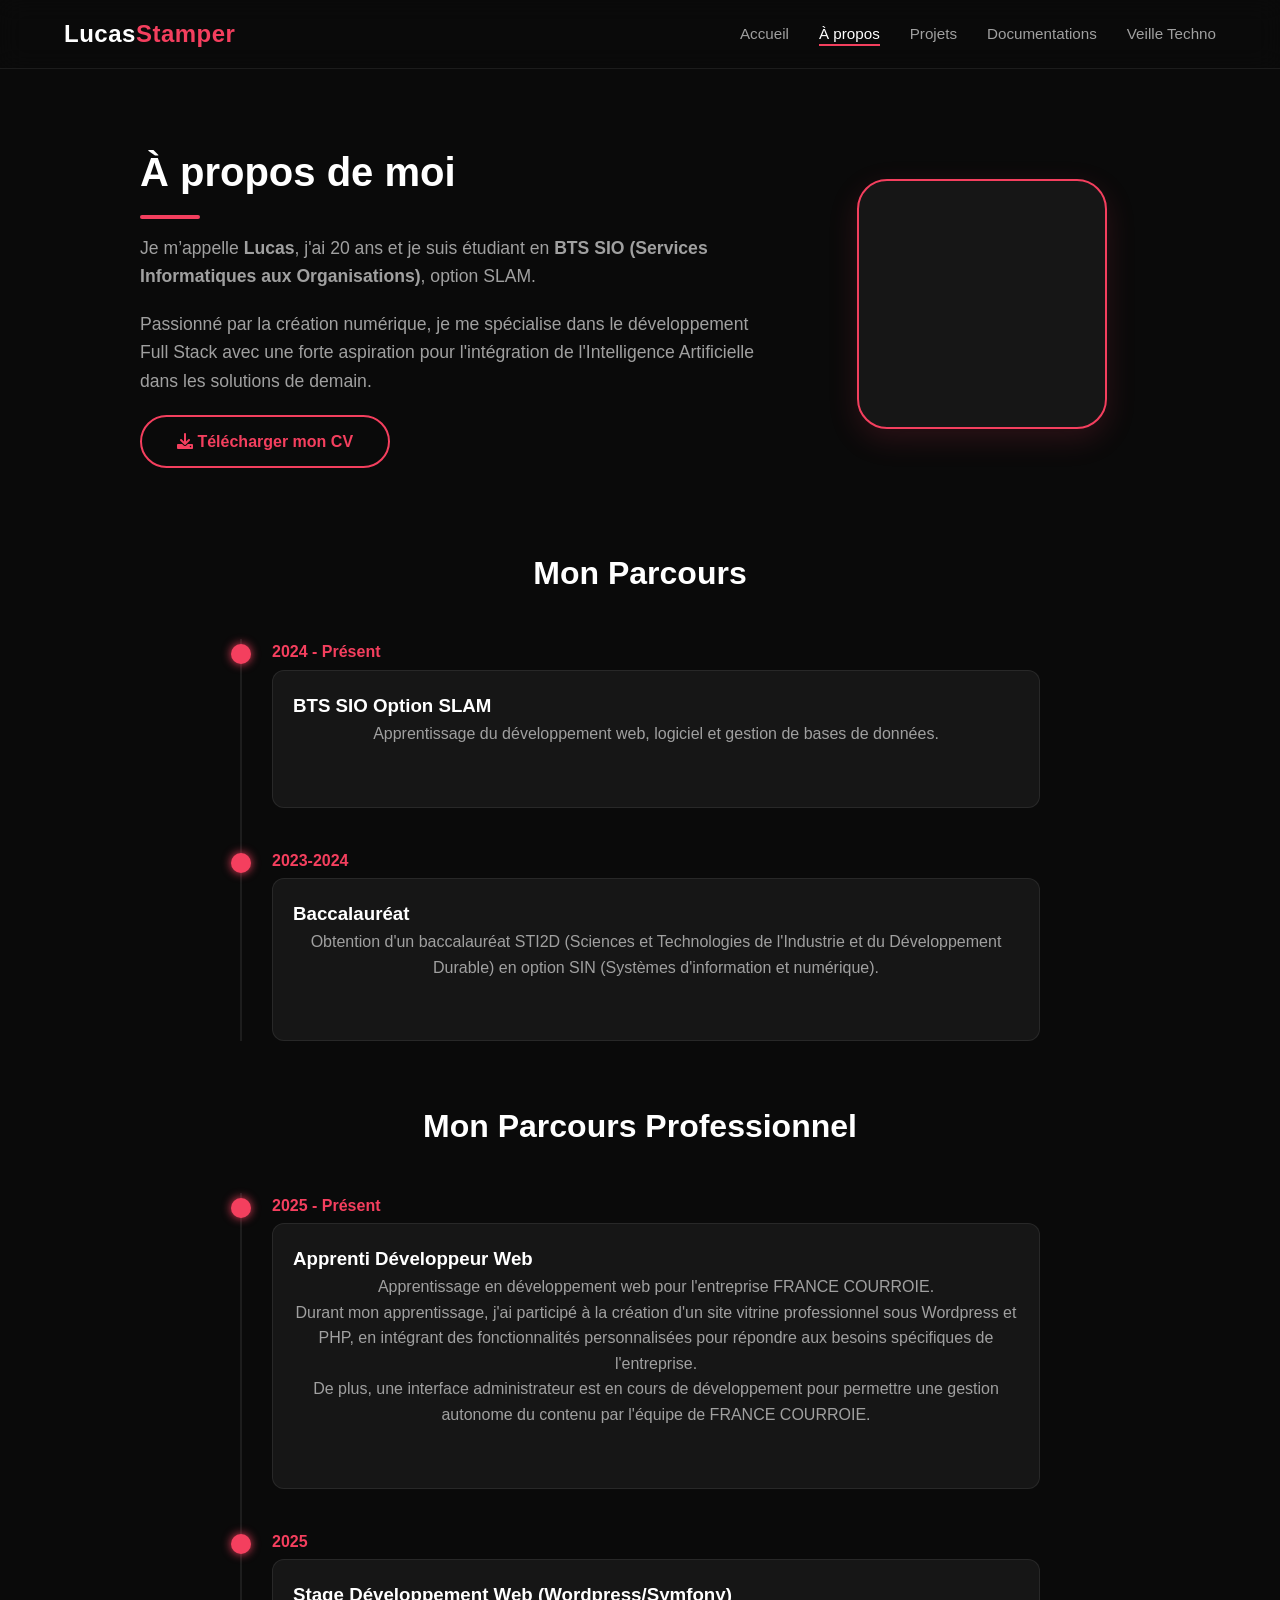
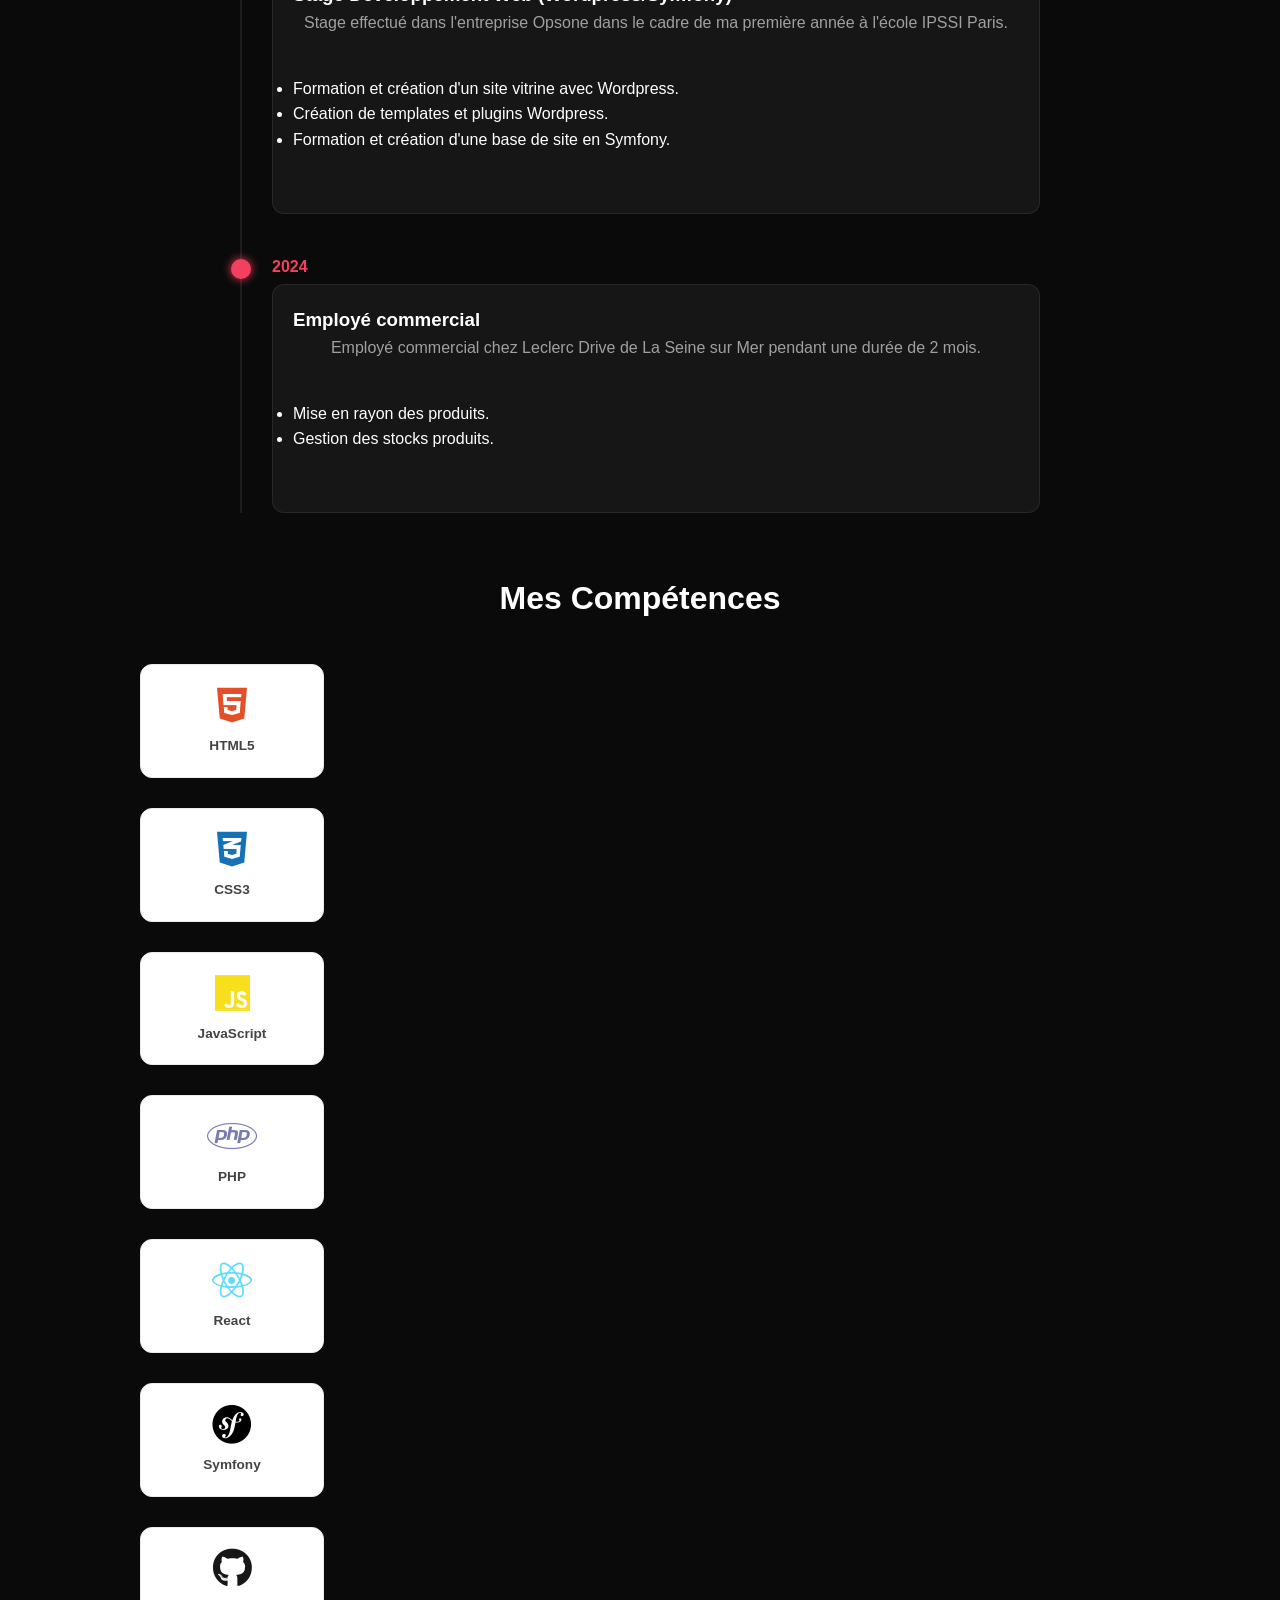
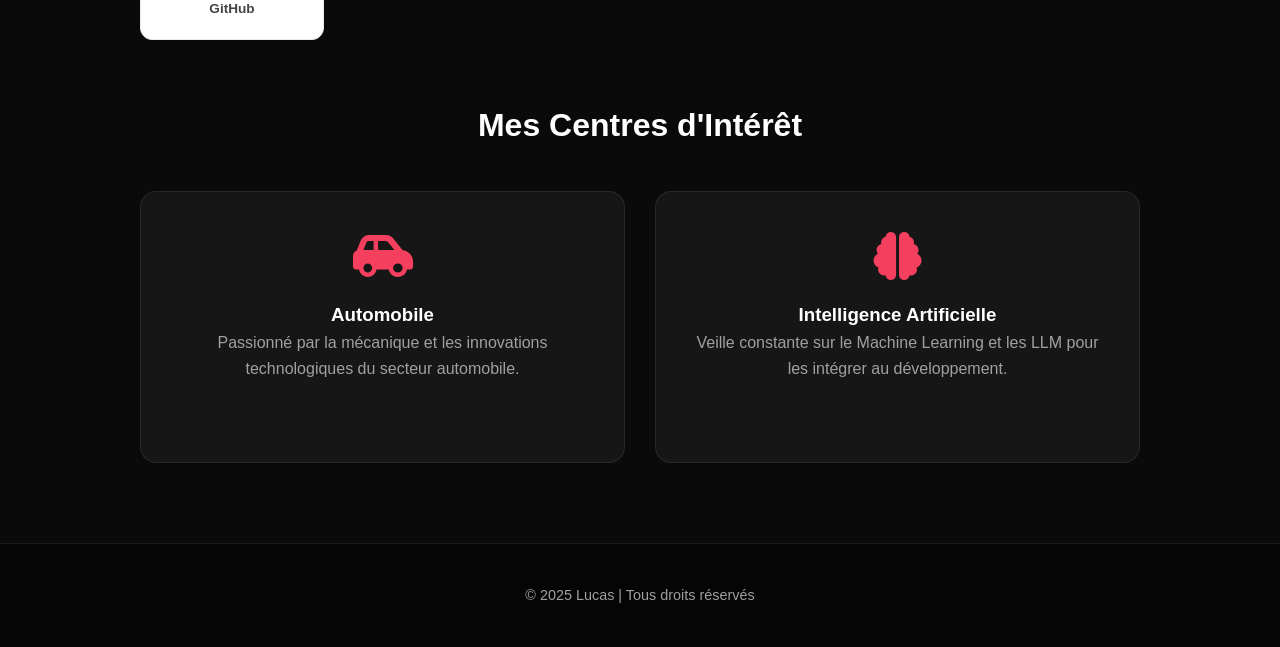
==== commit c908d10b: "Update portfolio 2" ====
--- a/about.html
+++ b/about.html
@@ -78,7 +78,7 @@
                 <div class="timeline">
                     <div class="timeline-item scroll-fade">
                         <div class="timeline-dot"></div>
-                        <div class="timeline-date">2024 - Présent</div>
+                        <div class="timeline-date">2025 - Présent</div>
                         <div class="timeline-content">
                             <h3>Apprenti Développeur Web</h3>
                             <p>Apprentissage en développement web pour l'entreprise FRANCE COURROIE. 
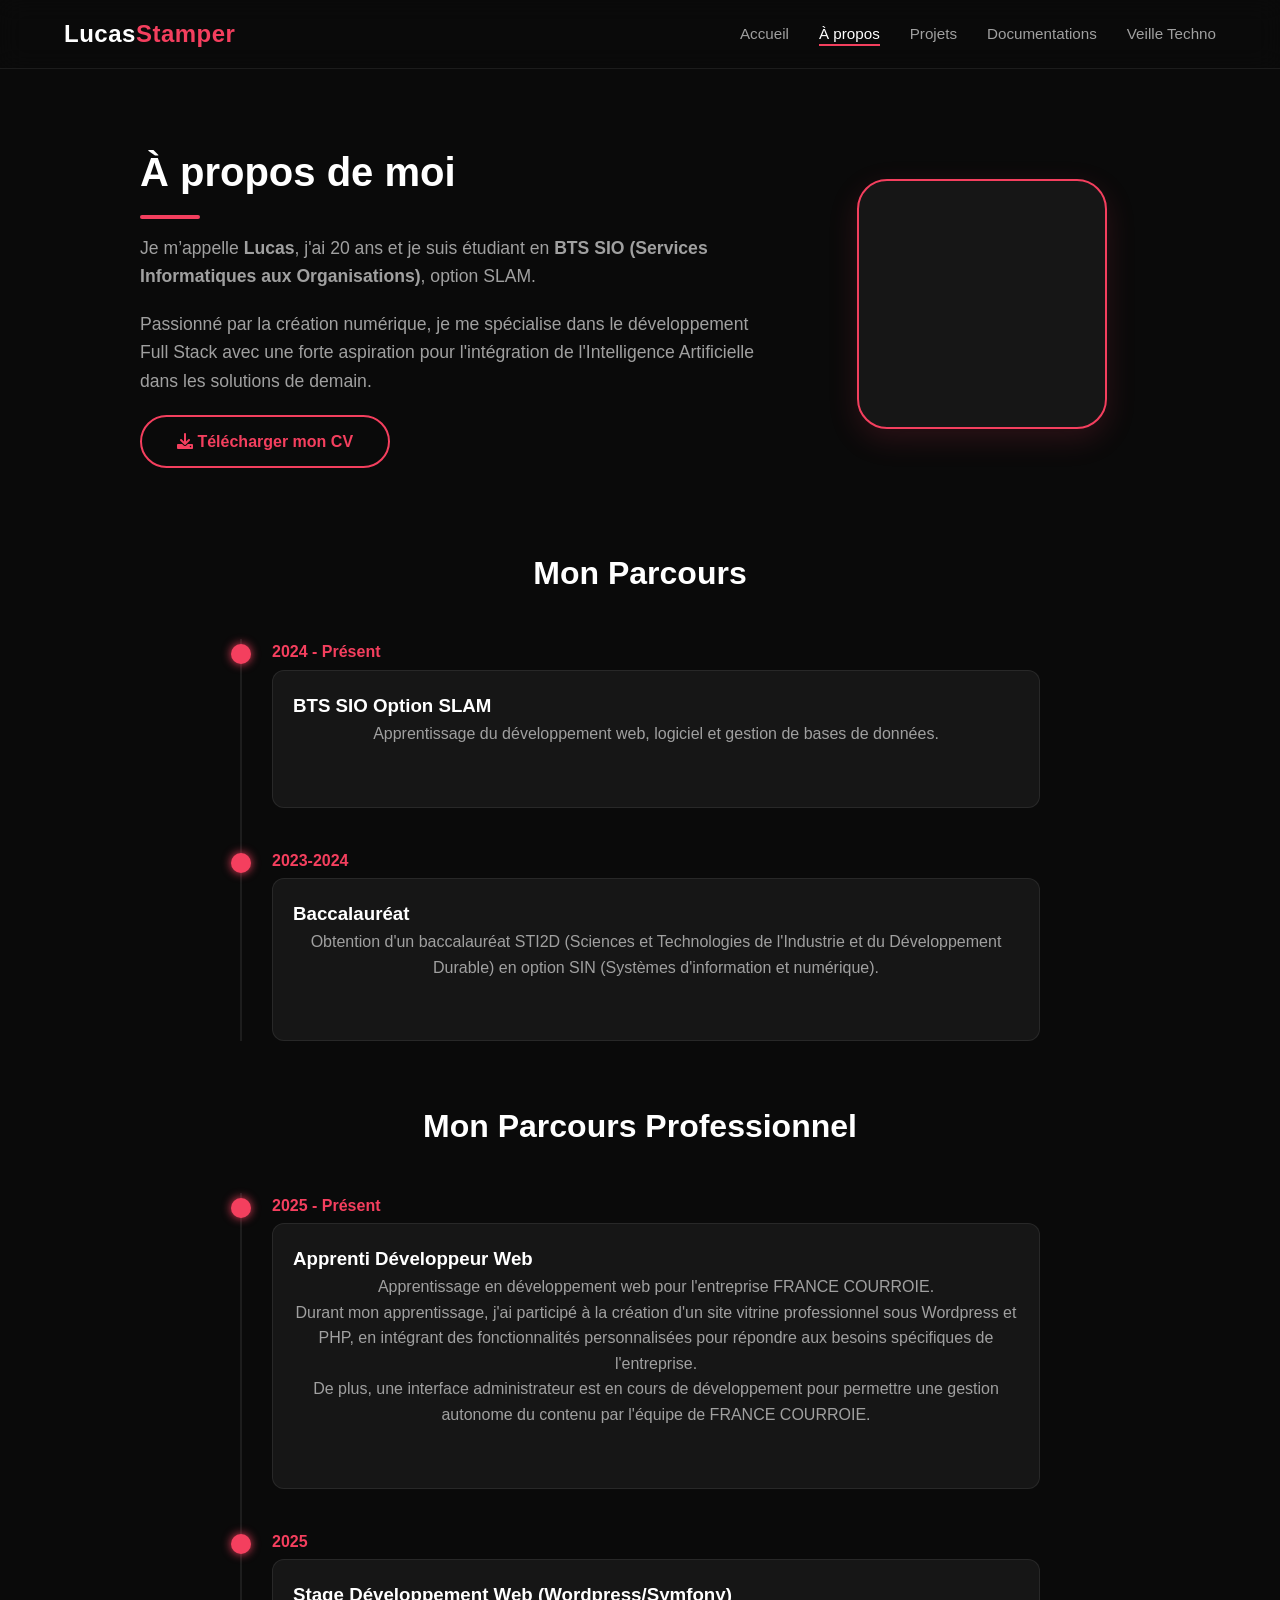
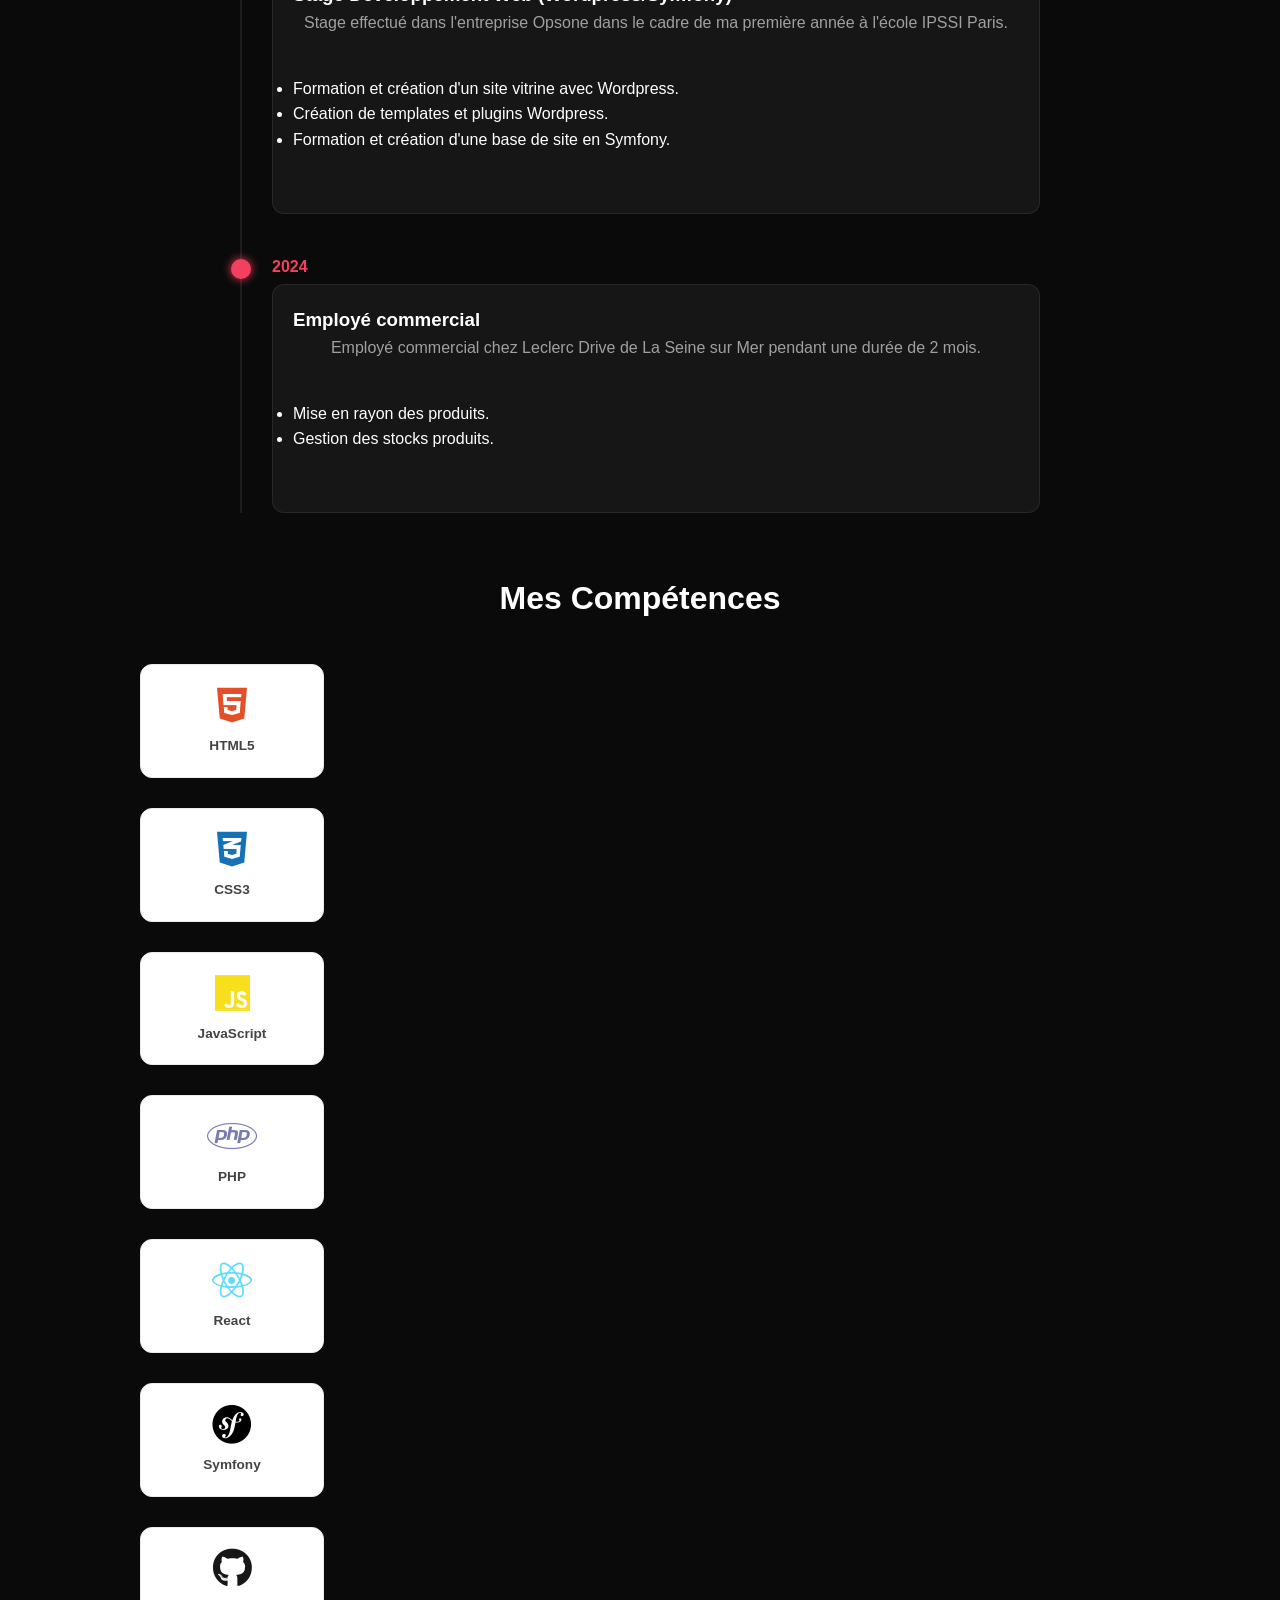
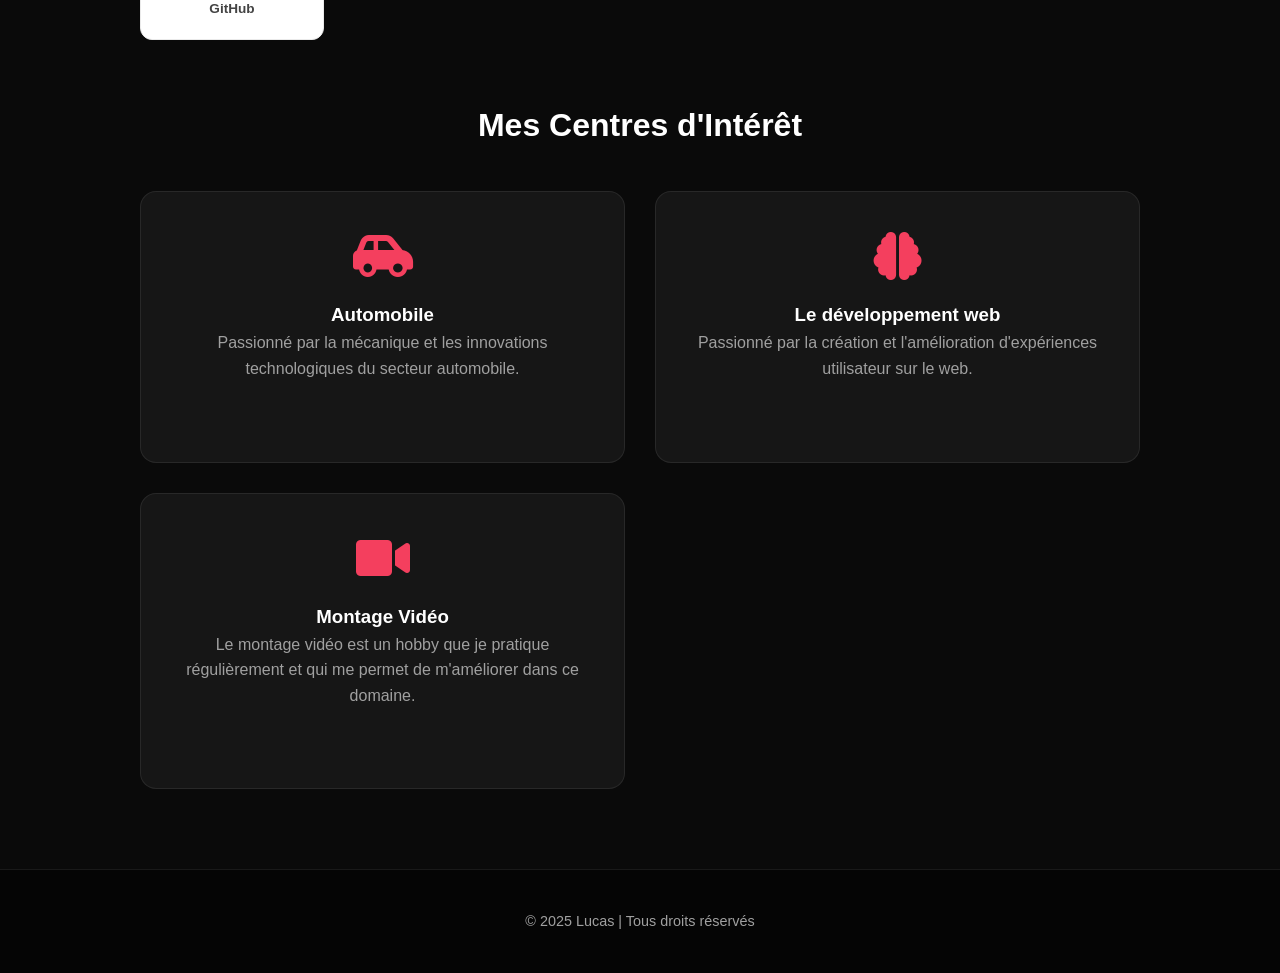
==== commit 52d8a383: "Update portfolio 3" ====
--- a/about.html
+++ b/about.html
@@ -161,8 +161,13 @@
                     </div>
                     <div class="passion-card scroll-fade">
                         <i class="fas fa-brain"></i>
-                        <h3>Intelligence Artificielle</h3>
-                        <p>Veille constante sur le Machine Learning et les LLM pour les intégrer au développement.</p>
+                        <h3>Le développement web</h3>
+                        <p>Passionné par la création et l'amélioration d'expériences utilisateur sur le web.</p>
+                    </div>
+                    <div class="passion-card scroll-fade">
+                        <i class="fas fa-video"></i>
+                        <h3>Montage Vidéo</h3>
+                        <p>Le montage vidéo est un hobby que je pratique régulièrement et qui me permet de m'améliorer dans ce domaine.</p>
                     </div>
                 </div>
             </div>
